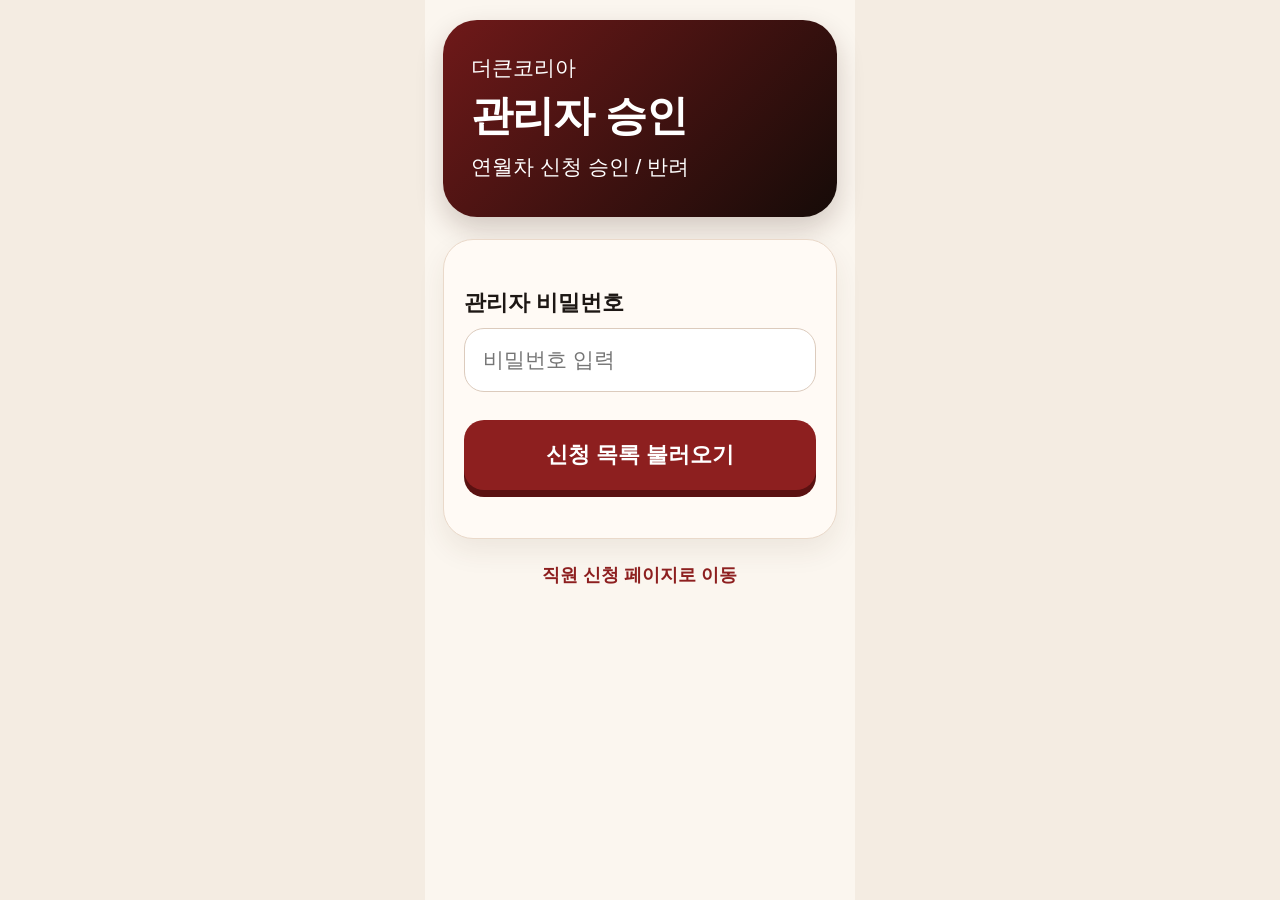
==== admin.html @ d9890fb9 "first upload sobagongbang pyeongchon leave" ====
<!doctype html>
<html lang="ko">
<head>
  <meta charset="utf-8" />
  <meta name="viewport" content="width=device-width, initial-scale=1, viewport-fit=cover" />
  <title>더큰코리아 연월차 관리자</title>
  <link rel="manifest" href="manifest.json" />
  <link rel="stylesheet" href="style.css" />
  <meta name="theme-color" content="#7b1e1e" />
</head>

<body>
<main class="app">

  <section class="hero admin">
    <div class="brand">더큰코리아</div>
    <h1>관리자 승인</h1>
    <p>연월차 신청 승인 / 반려</p>
  </section>

  <section class="card">
    <label>관리자 비밀번호</label>
    <input id="adminPw" type="password" placeholder="비밀번호 입력" />

    <button id="adminBtn" class="primary" onclick="loadAdminList()">신청 목록 불러오기</button>

    <div id="adminResult" class="result"></div>
  </section>

  <section class="footer-link">
    <a href="index.html">직원 신청 페이지로 이동</a>
  </section>

</main>

<script src="script.js"></script>
</body>
</html>
---- style.css ----
* {
  box-sizing: border-box;
  -webkit-tap-highlight-color: rgba(123,30,30,.15);
}

html, body {
  margin: 0;
  padding: 0;
  width: 100%;
  min-height: 100%;
}

body {
  background: #f4ece2;
  font-family: "Noto Sans KR", "Malgun Gothic", Arial, sans-serif;
  color: #1d1714;
}

.app {
  width: 100%;
  max-width: 430px;
  margin: 0 auto;
  min-height: 100vh;
  padding: 20px 18px 44px;
  background: #fbf6ef;
}

.hero {
  background: linear-gradient(135deg, #8d1f1f, #2b140f);
  color: #fff;
  border-radius: 34px;
  padding: 34px 28px 36px;
  margin-bottom: 22px;
  box-shadow: 0 12px 28px rgba(50,20,10,.2);
}

.hero.admin {
  background: linear-gradient(135deg, #6f1919, #160b08);
}

.hero .brand {
  font-size: 21px;
  margin-bottom: 10px;
}

.hero h1 {
  margin: 0;
  font-size: 42px;
  line-height: 1.12;
  font-weight: 900;
  letter-spacing: -1px;
}

.hero p {
  margin: 14px 0 0;
  font-size: 21px;
  font-weight: 500;
}

.tabs {
  display: grid;
  grid-template-columns: repeat(4, 1fr);
  gap: 10px;
  margin-bottom: 20px;
}

.tab {
  border: 0;
  border-radius: 19px;
  padding: 17px 4px;
  background: #eee5da;
  color: #3b251d;
  font-size: 15px;
  font-weight: 900;
  transition: .12s;
}

.tab.active {
  background: #8d1f1f;
  color: #fff;
}

.tab:active,
.primary:active,
.footer-link:active {
  transform: scale(.96);
  filter: brightness(.92);
}

.card {
  background: #fffaf5;
  border: 1px solid #ead9ca;
  border-radius: 30px;
  padding: 26px 20px 28px;
  box-shadow: 0 12px 28px rgba(80,50,25,.08);
  margin-bottom: 22px;
}

label {
  display: block;
  margin: 22px 0 10px;
  font-size: 22px;
  font-weight: 900;
}

input, select, textarea, .fixed-store {
  width: 100%;
  border: 1px solid #dccbbd;
  border-radius: 20px;
  padding: 19px 18px;
  font-size: 21px;
  background: #fff;
  outline: none;
}

textarea {
  min-height: 108px;
  resize: vertical;
}

.fixed-store {
  background: #f2ece5;
  color: #777;
  pointer-events: none;
  user-select: none;
}

.primary {
  width: 100%;
  border: 0;
  border-radius: 20px;
  margin-top: 28px;
  padding: 20px;
  background: #8d1f1f;
  color: #fff;
  font-size: 22px;
  font-weight: 900;
  box-shadow: 0 7px 0 #5a1111;
  transition: .12s;
}

.primary:active {
  transform: translateY(4px);
  box-shadow: 0 3px 0 #5a1111;
}

.primary.loading {
  background: #555;
  box-shadow: 0 7px 0 #333;
  pointer-events: none;
}

.hidden {
  display: none;
}

.footer-link {
  text-align: center;
  margin: 24px 0 0;
  font-size: 18px;
  font-weight: 900;
}

.footer-link a {
  color: #8d1f1f;
  text-decoration: none;
}

.result {
  margin-top: 20px;
}

.item {
  background: #fff;
  border: 1px solid #ead9ca;
  border-radius: 18px;
  padding: 16px;
  margin-top: 12px;
  font-size: 16px;
  line-height: 1.7;
}

.badge {
  display: inline-block;
  padding: 4px 10px;
  border-radius: 999px;
  background: #eee;
  font-weight: 900;
}

.badge.ok {
  background: #d9ead3;
}

.badge.no {
  background: #f4cccc;
}

.admin-buttons {
  display: flex;
  gap: 8px;
  margin-top: 12px;
}

.admin-buttons button {
  flex: 1;
  border: 0;
  border-radius: 12px;
  padding: 13px;
  color: #fff;
  font-size: 16px;
  font-weight: 900;
}

.approve {
  background: #38761d;
}

.reject {
  background: #990000;
}

.balance-box {
  margin-top: 18px;
  padding: 20px;
  border-radius: 22px;
  border: 2px solid #8d1f1f;
  background: #fff;
  font-size: 19px;
  line-height: 1.8;
}

.balance-box strong {
  color: #8d1f1f;
  font-size: 25px;
}
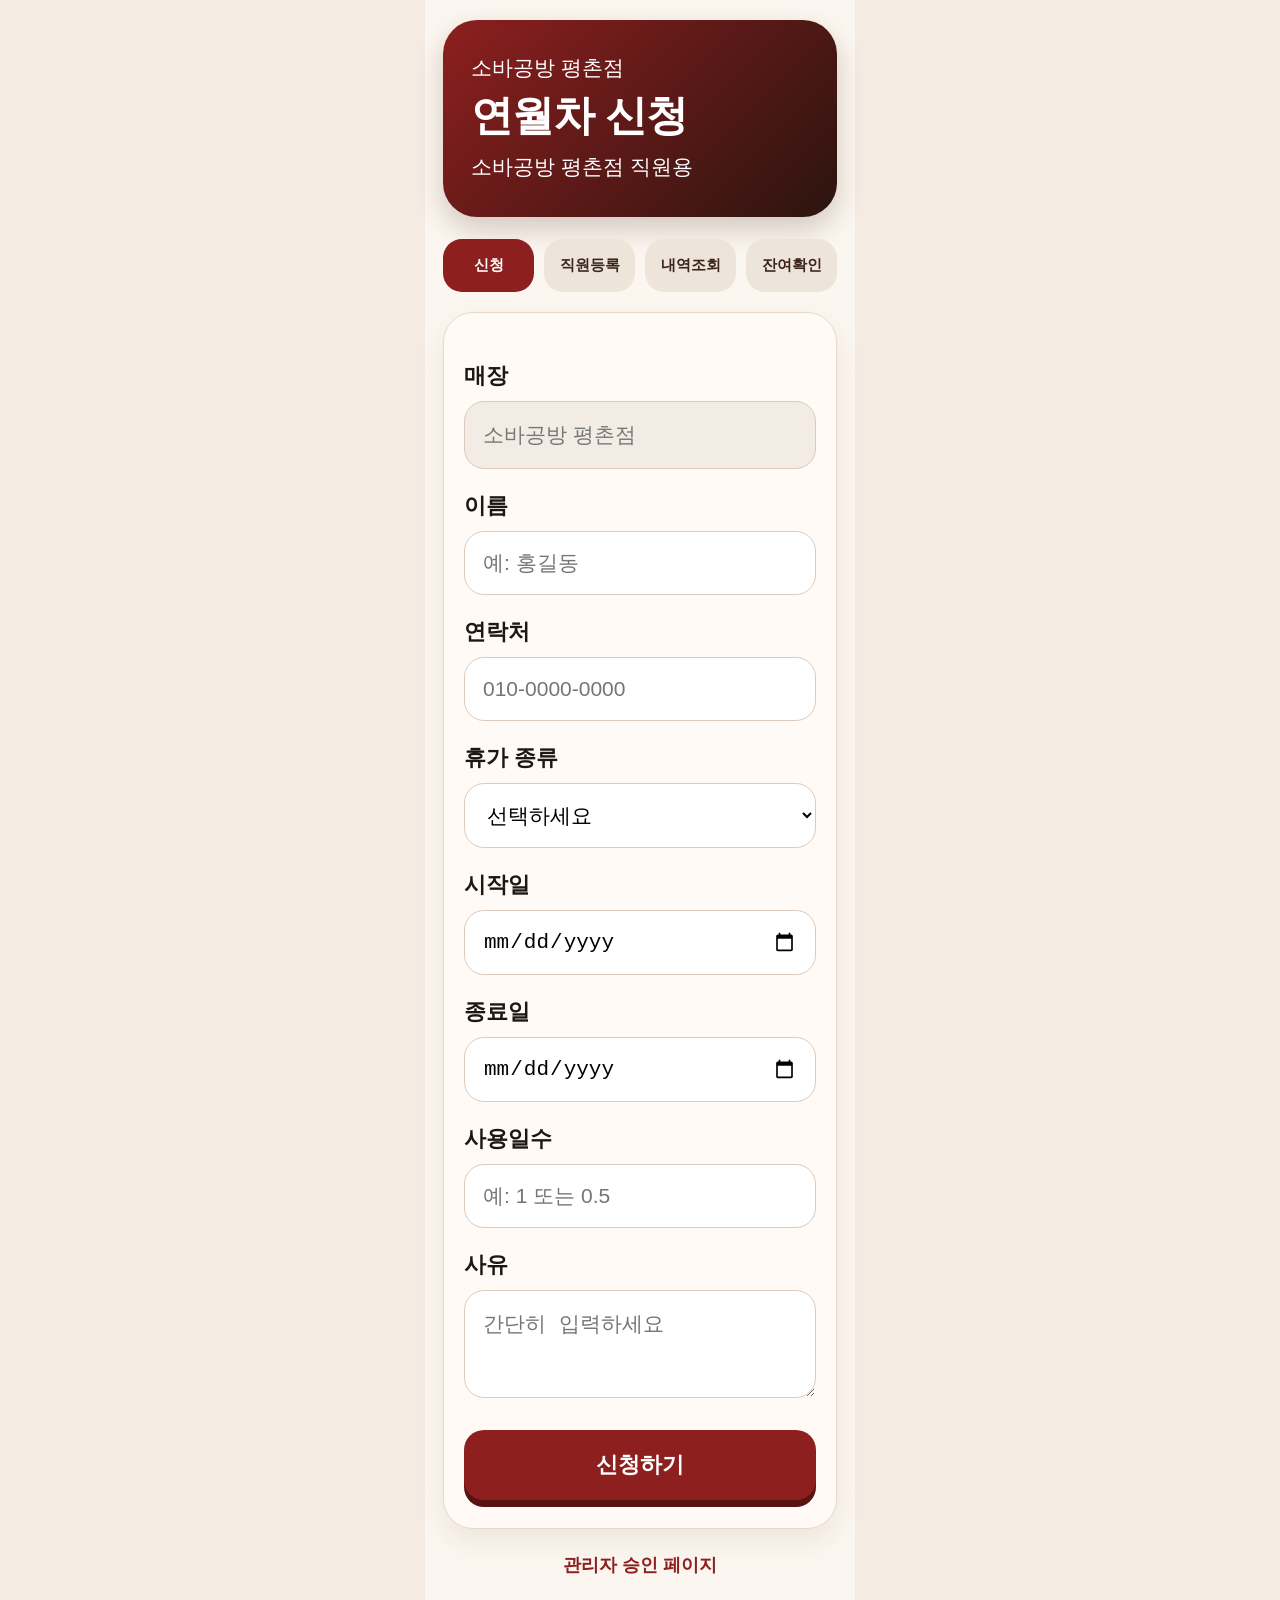
==== commit 9198c3e5: "change to sobagongbang pyeongchon" ====
--- a/admin.html
+++ b/admin.html
@@ -3,7 +3,7 @@
 <head>
   <meta charset="utf-8" />
   <meta name="viewport" content="width=device-width, initial-scale=1, viewport-fit=cover" />
-  <title>더큰코리아 연월차 관리자</title>
+  <title>평촌 소바공방 연월차 신청</title>
   <link rel="manifest" href="manifest.json" />
   <link rel="stylesheet" href="style.css" />
   <meta name="theme-color" content="#7b1e1e" />
@@ -12,23 +12,98 @@
 <body>
 <main class="app">
 
-  <section class="hero admin">
-    <div class="brand">더큰코리아</div>
-    <h1>관리자 승인</h1>
-    <p>연월차 신청 승인 / 반려</p>
+  <section class="hero">
+    <div class="brand">소바공방 평촌점</div>
+    <h1>연월차 신청</h1>
+    <p>소바공방 평촌점 직원용</p>
   </section>
 
-  <section class="card">
-    <label>관리자 비밀번호</label>
-    <input id="adminPw" type="password" placeholder="비밀번호 입력" />
+  <section class="tabs">
+    <button class="tab active" onclick="showTab('apply', this)">신청</button>
+    <button class="tab" onclick="showTab('register', this)">직원등록</button>
+    <button class="tab" onclick="showTab('history', this)">내역조회</button>
+    <button class="tab" onclick="showTab('balance', this)">잔여확인</button>
+  </section>
 
-    <button id="adminBtn" class="primary" onclick="loadAdminList()">신청 목록 불러오기</button>
+  <section id="apply" class="card">
+    <label>매장</label>
+    <div class="fixed-store">소바공방 평촌점</div>
 
-    <div id="adminResult" class="result"></div>
+    <label>이름</label>
+    <input id="applyName" placeholder="예: 홍길동" />
+
+    <label>연락처</label>
+    <input id="applyPhone" placeholder="010-0000-0000" />
+
+    <label>휴가 종류</label>
+    <select id="leaveType" onchange="autoUsedDays()">
+      <option value="">선택하세요</option>
+      <option>연차</option>
+      <option>오전 반차</option>
+      <option>오후 반차</option>
+      <option>월차</option>
+      <option>병가</option>
+      <option>기타</option>
+    </select>
+
+    <label>시작일</label>
+    <input type="date" id="startDate" />
+
+    <label>종료일</label>
+    <input type="date" id="endDate" />
+
+    <label>사용일수</label>
+    <input id="usedDays" type="number" step="0.5" placeholder="예: 1 또는 0.5" />
+
+    <label>사유</label>
+    <textarea id="reason" placeholder="간단히 입력하세요"></textarea>
+
+    <button id="submitBtn" class="primary" onclick="submitLeave()">신청하기</button>
+  </section>
+
+  <section id="register" class="card hidden">
+    <label>매장</label>
+    <div class="fixed-store">소바공방 평촌점</div>
+
+    <label>이름</label>
+    <input id="regName" placeholder="예: 홍길동" />
+
+    <label>연락처</label>
+    <input id="regPhone" placeholder="010-0000-0000" />
+
+    <label>입사일</label>
+    <input type="date" id="joinDate" />
+
+    <label>기본연차</label>
+    <input id="baseLeave" type="number" step="0.5" value="15" />
+
+    <button id="regBtn" class="primary" onclick="registerEmployee()">직원등록</button>
+  </section>
+
+  <section id="history" class="card hidden">
+    <label>이름</label>
+    <input id="historyName" placeholder="예: 홍길동" />
+
+    <label>연락처</label>
+    <input id="historyPhone" placeholder="010-0000-0000" />
+
+    <button id="historyBtn" class="primary" onclick="loadMyHistory()">내역조회</button>
+    <div id="historyResult" class="result"></div>
+  </section>
+
+  <section id="balance" class="card hidden">
+    <label>이름</label>
+    <input id="balanceName" placeholder="예: 홍길동" />
+
+    <label>연락처</label>
+    <input id="balancePhone" placeholder="010-0000-0000" />
+
+    <button id="balanceBtn" class="primary" onclick="checkBalance()">잔여연차 확인</button>
+    <div id="balanceResult" class="result"></div>
   </section>
 
   <section class="footer-link">
-    <a href="index.html">직원 신청 페이지로 이동</a>
+    <a href="admin.html">관리자 승인 페이지</a>
   </section>
 
 </main>
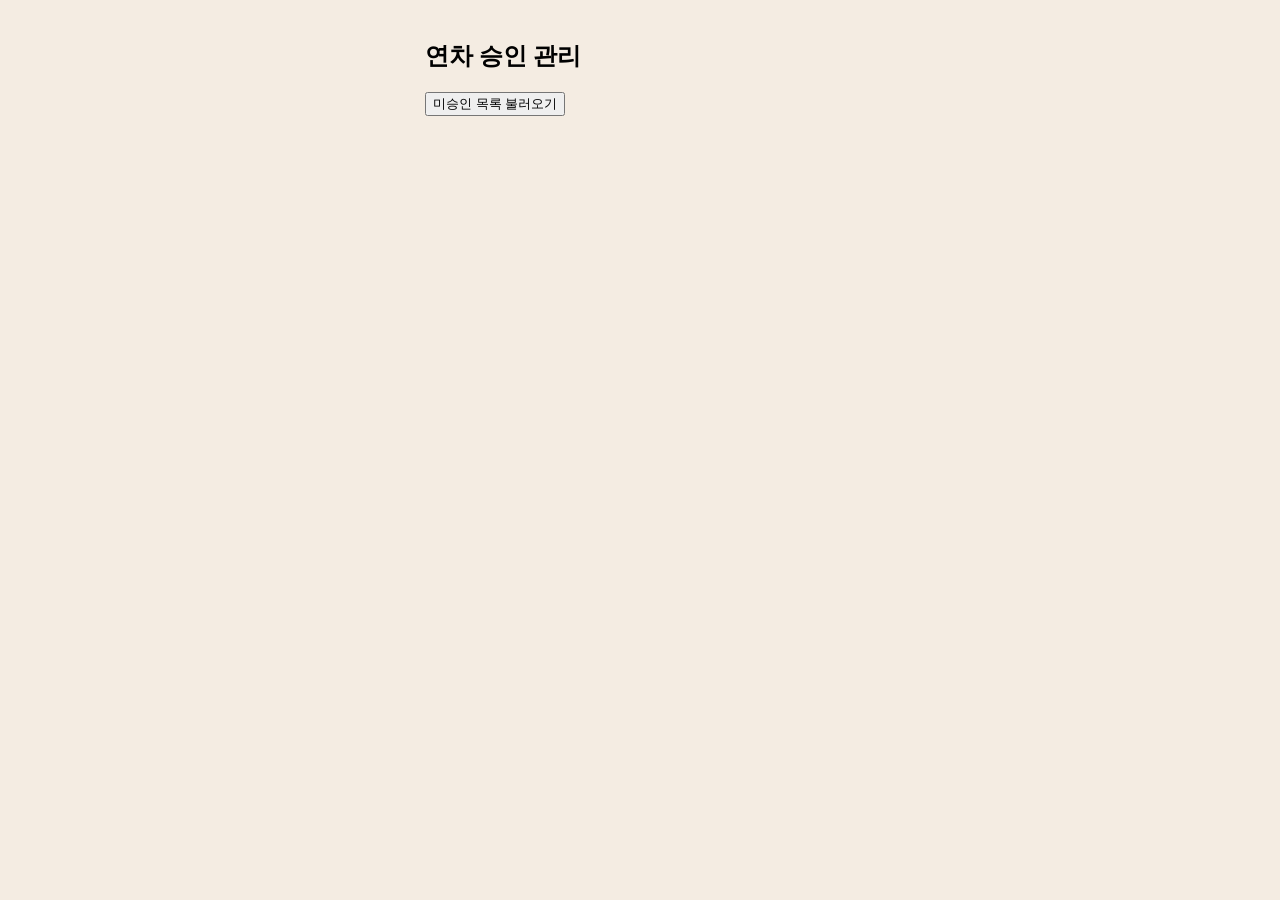
==== commit 73f26d2b: "final sobagongbang version" ====
--- a/admin.html
+++ b/admin.html
@@ -1,113 +1,25 @@
-<!doctype html>
+<!DOCTYPE html>
 <html lang="ko">
 <head>
-  <meta charset="utf-8" />
-  <meta name="viewport" content="width=device-width, initial-scale=1, viewport-fit=cover" />
-  <title>평촌 소바공방 연월차 신청</title>
-  <link rel="manifest" href="manifest.json" />
-  <link rel="stylesheet" href="style.css" />
-  <meta name="theme-color" content="#7b1e1e" />
+<meta charset="UTF-8">
+<meta name="viewport" content="width=device-width, initial-scale=1.0">
+<link rel="stylesheet" href="./style.css">
+<title>관리자 승인</title>
 </head>
 
 <body>
-<main class="app">
 
-  <section class="hero">
-    <div class="brand">소바공방 평촌점</div>
-    <h1>연월차 신청</h1>
-    <p>소바공방 평촌점 직원용</p>
-  </section>
+<div class="app">
 
-  <section class="tabs">
-    <button class="tab active" onclick="showTab('apply', this)">신청</button>
-    <button class="tab" onclick="showTab('register', this)">직원등록</button>
-    <button class="tab" onclick="showTab('history', this)">내역조회</button>
-    <button class="tab" onclick="showTab('balance', this)">잔여확인</button>
-  </section>
+<h2>연차 승인 관리</h2>
 
-  <section id="apply" class="card">
-    <label>매장</label>
-    <div class="fixed-store">소바공방 평촌점</div>
+<button onclick="loadPending()">미승인 목록 불러오기</button>
 
-    <label>이름</label>
-    <input id="applyName" placeholder="예: 홍길동" />
+<div id="pendingList"></div>
 
-    <label>연락처</label>
-    <input id="applyPhone" placeholder="010-0000-0000" />
+</div>
 
-    <label>휴가 종류</label>
-    <select id="leaveType" onchange="autoUsedDays()">
-      <option value="">선택하세요</option>
-      <option>연차</option>
-      <option>오전 반차</option>
-      <option>오후 반차</option>
-      <option>월차</option>
-      <option>병가</option>
-      <option>기타</option>
-    </select>
+<script src="./script.js"></script>
 
-    <label>시작일</label>
-    <input type="date" id="startDate" />
-
-    <label>종료일</label>
-    <input type="date" id="endDate" />
-
-    <label>사용일수</label>
-    <input id="usedDays" type="number" step="0.5" placeholder="예: 1 또는 0.5" />
-
-    <label>사유</label>
-    <textarea id="reason" placeholder="간단히 입력하세요"></textarea>
-
-    <button id="submitBtn" class="primary" onclick="submitLeave()">신청하기</button>
-  </section>
-
-  <section id="register" class="card hidden">
-    <label>매장</label>
-    <div class="fixed-store">소바공방 평촌점</div>
-
-    <label>이름</label>
-    <input id="regName" placeholder="예: 홍길동" />
-
-    <label>연락처</label>
-    <input id="regPhone" placeholder="010-0000-0000" />
-
-    <label>입사일</label>
-    <input type="date" id="joinDate" />
-
-    <label>기본연차</label>
-    <input id="baseLeave" type="number" step="0.5" value="15" />
-
-    <button id="regBtn" class="primary" onclick="registerEmployee()">직원등록</button>
-  </section>
-
-  <section id="history" class="card hidden">
-    <label>이름</label>
-    <input id="historyName" placeholder="예: 홍길동" />
-
-    <label>연락처</label>
-    <input id="historyPhone" placeholder="010-0000-0000" />
-
-    <button id="historyBtn" class="primary" onclick="loadMyHistory()">내역조회</button>
-    <div id="historyResult" class="result"></div>
-  </section>
-
-  <section id="balance" class="card hidden">
-    <label>이름</label>
-    <input id="balanceName" placeholder="예: 홍길동" />
-
-    <label>연락처</label>
-    <input id="balancePhone" placeholder="010-0000-0000" />
-
-    <button id="balanceBtn" class="primary" onclick="checkBalance()">잔여연차 확인</button>
-    <div id="balanceResult" class="result"></div>
-  </section>
-
-  <section class="footer-link">
-    <a href="admin.html">관리자 승인 페이지</a>
-  </section>
-
-</main>
-
-<script src="script.js"></script>
 </body>
 </html>
--- a/style.css
+++ b/style.css
@@ -1,236 +1,60 @@
-* {
-  box-sizing: border-box;
-  -webkit-tap-highlight-color: rgba(123,30,30,.15);
+body{
+
+margin:0;
+font-family:Noto Sans KR;
+background:#f4ece2;
+
 }
 
-html, body {
-  margin: 0;
-  padding: 0;
-  width: 100%;
-  min-height: 100%;
+.app{
+
+max-width:430px;
+margin:auto;
+padding:20px;
+
 }
 
-body {
-  background: #f4ece2;
-  font-family: "Noto Sans KR", "Malgun Gothic", Arial, sans-serif;
-  color: #1d1714;
+.header-card{
+
+background:linear-gradient(#7b1e1e,#a93131);
+color:white;
+padding:30px;
+border-radius:20px;
+
 }
 
-.app {
-  width: 100%;
-  max-width: 430px;
-  margin: 0 auto;
-  min-height: 100vh;
-  padding: 20px 18px 44px;
-  background: #fbf6ef;
+.menu button{
+
+margin:5px;
+padding:10px;
+border:none;
+background:#ddd;
+border-radius:10px;
+
 }
 
-.hero {
-  background: linear-gradient(135deg, #8d1f1f, #2b140f);
-  color: #fff;
-  border-radius: 34px;
-  padding: 34px 28px 36px;
-  margin-bottom: 22px;
-  box-shadow: 0 12px 28px rgba(50,20,10,.2);
+input{
+
+width:100%;
+padding:12px;
+margin:8px 0;
+border-radius:10px;
+border:1px solid #ccc;
+
 }
 
-.hero.admin {
-  background: linear-gradient(135deg, #6f1919, #160b08);
+.hidden{
+
+display:none;
+
 }
 
-.hero .brand {
-  font-size: 21px;
-  margin-bottom: 10px;
-}
+.admin-go-btn{
 
-.hero h1 {
-  margin: 0;
-  font-size: 42px;
-  line-height: 1.12;
-  font-weight: 900;
-  letter-spacing: -1px;
-}
+background:none;
+border:none;
+font-size:18px;
+color:#7b1e1e;
+font-weight:bold;
 
-.hero p {
-  margin: 14px 0 0;
-  font-size: 21px;
-  font-weight: 500;
-}
-
-.tabs {
-  display: grid;
-  grid-template-columns: repeat(4, 1fr);
-  gap: 10px;
-  margin-bottom: 20px;
-}
-
-.tab {
-  border: 0;
-  border-radius: 19px;
-  padding: 17px 4px;
-  background: #eee5da;
-  color: #3b251d;
-  font-size: 15px;
-  font-weight: 900;
-  transition: .12s;
-}
-
-.tab.active {
-  background: #8d1f1f;
-  color: #fff;
-}
-
-.tab:active,
-.primary:active,
-.footer-link:active {
-  transform: scale(.96);
-  filter: brightness(.92);
-}
-
-.card {
-  background: #fffaf5;
-  border: 1px solid #ead9ca;
-  border-radius: 30px;
-  padding: 26px 20px 28px;
-  box-shadow: 0 12px 28px rgba(80,50,25,.08);
-  margin-bottom: 22px;
-}
-
-label {
-  display: block;
-  margin: 22px 0 10px;
-  font-size: 22px;
-  font-weight: 900;
-}
-
-input, select, textarea, .fixed-store {
-  width: 100%;
-  border: 1px solid #dccbbd;
-  border-radius: 20px;
-  padding: 19px 18px;
-  font-size: 21px;
-  background: #fff;
-  outline: none;
-}
-
-textarea {
-  min-height: 108px;
-  resize: vertical;
-}
-
-.fixed-store {
-  background: #f2ece5;
-  color: #777;
-  pointer-events: none;
-  user-select: none;
-}
-
-.primary {
-  width: 100%;
-  border: 0;
-  border-radius: 20px;
-  margin-top: 28px;
-  padding: 20px;
-  background: #8d1f1f;
-  color: #fff;
-  font-size: 22px;
-  font-weight: 900;
-  box-shadow: 0 7px 0 #5a1111;
-  transition: .12s;
-}
-
-.primary:active {
-  transform: translateY(4px);
-  box-shadow: 0 3px 0 #5a1111;
-}
-
-.primary.loading {
-  background: #555;
-  box-shadow: 0 7px 0 #333;
-  pointer-events: none;
-}
-
-.hidden {
-  display: none;
-}
-
-.footer-link {
-  text-align: center;
-  margin: 24px 0 0;
-  font-size: 18px;
-  font-weight: 900;
-}
-
-.footer-link a {
-  color: #8d1f1f;
-  text-decoration: none;
-}
-
-.result {
-  margin-top: 20px;
-}
-
-.item {
-  background: #fff;
-  border: 1px solid #ead9ca;
-  border-radius: 18px;
-  padding: 16px;
-  margin-top: 12px;
-  font-size: 16px;
-  line-height: 1.7;
-}
-
-.badge {
-  display: inline-block;
-  padding: 4px 10px;
-  border-radius: 999px;
-  background: #eee;
-  font-weight: 900;
-}
-
-.badge.ok {
-  background: #d9ead3;
-}
-
-.badge.no {
-  background: #f4cccc;
-}
-
-.admin-buttons {
-  display: flex;
-  gap: 8px;
-  margin-top: 12px;
-}
-
-.admin-buttons button {
-  flex: 1;
-  border: 0;
-  border-radius: 12px;
-  padding: 13px;
-  color: #fff;
-  font-size: 16px;
-  font-weight: 900;
-}
-
-.approve {
-  background: #38761d;
-}
-
-.reject {
-  background: #990000;
-}
-
-.balance-box {
-  margin-top: 18px;
-  padding: 20px;
-  border-radius: 22px;
-  border: 2px solid #8d1f1f;
-  background: #fff;
-  font-size: 19px;
-  line-height: 1.8;
-}
-
-.balance-box strong {
-  color: #8d1f1f;
-  font-size: 25px;
 }
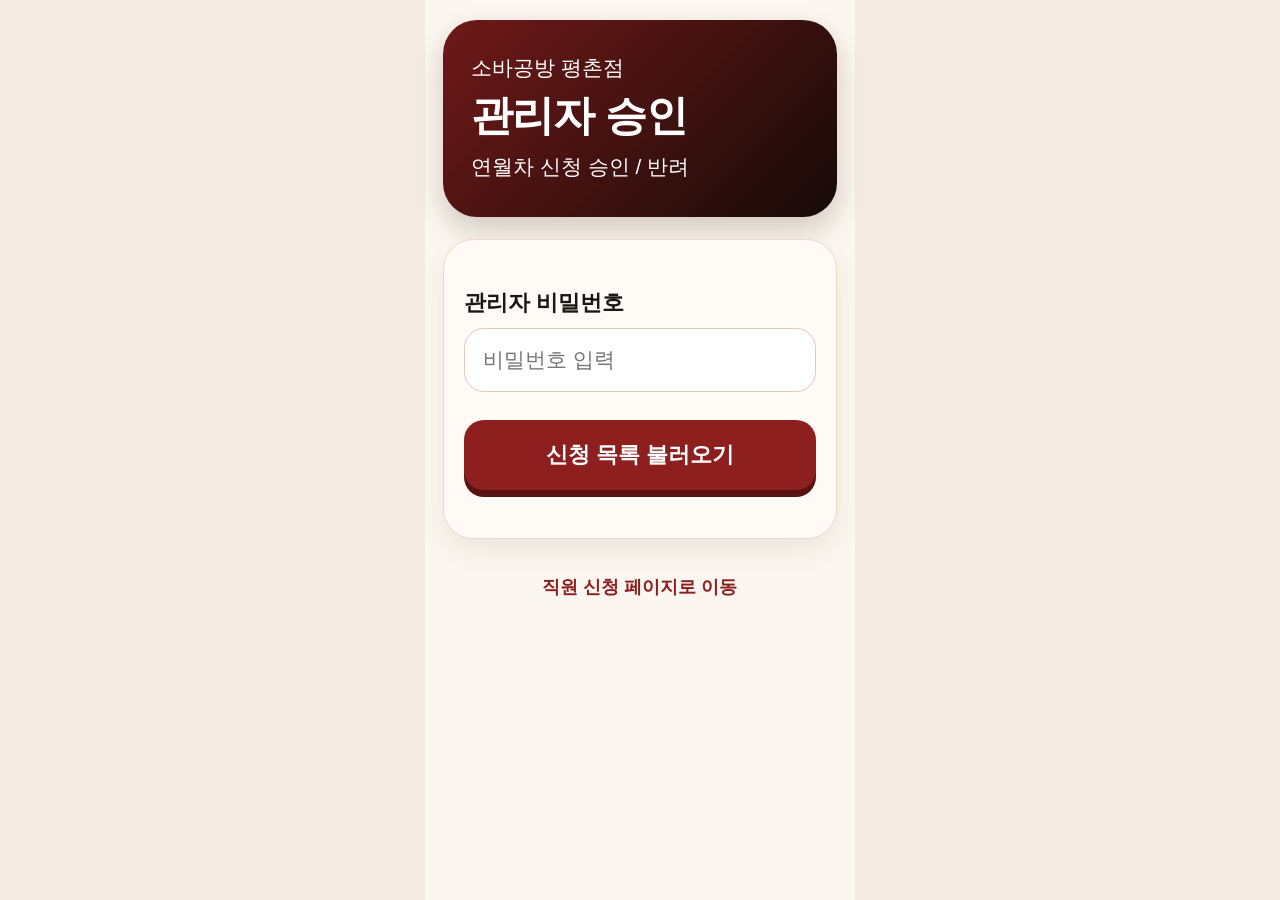
==== commit 917eb262: "restore design and fix admin link" ====
--- a/admin.html
+++ b/admin.html
@@ -1,25 +1,37 @@
-<!DOCTYPE html>
+<!doctype html>
 <html lang="ko">
 <head>
-<meta charset="UTF-8">
-<meta name="viewport" content="width=device-width, initial-scale=1.0">
-<link rel="stylesheet" href="./style.css">
-<title>관리자 승인</title>
+  <meta charset="utf-8" />
+  <meta name="viewport" content="width=device-width, initial-scale=1, viewport-fit=cover" />
+  <title>평촌 소바공방 연월차 관리자</title>
+  <link rel="stylesheet" href="style.css" />
+  <meta name="theme-color" content="#7b1e1e" />
 </head>
 
 <body>
+<main class="app">
 
-<div class="app">
+  <section class="hero admin">
+    <div class="brand">소바공방 평촌점</div>
+    <h1>관리자 승인</h1>
+    <p>연월차 신청 승인 / 반려</p>
+  </section>
 
-<h2>연차 승인 관리</h2>
+  <section class="card">
+    <label>관리자 비밀번호</label>
+    <input id="adminPw" type="password" placeholder="비밀번호 입력" />
 
-<button onclick="loadPending()">미승인 목록 불러오기</button>
+    <button id="adminBtn" class="primary" onclick="loadAdminList()">신청 목록 불러오기</button>
 
-<div id="pendingList"></div>
+    <div id="adminResult" class="result"></div>
+  </section>
 
-</div>
+  <section class="footer-link">
+    <button class="admin-go-btn" onclick="goHome()">직원 신청 페이지로 이동</button>
+  </section>
 
-<script src="./script.js"></script>
+</main>
 
+<script src="script.js?v=6"></script>
 </body>
 </html>
--- a/style.css
+++ b/style.css
@@ -1,60 +1,238 @@
-body{
-
-margin:0;
-font-family:Noto Sans KR;
-background:#f4ece2;
-
-}
-
-.app{
-
-max-width:430px;
-margin:auto;
-padding:20px;
-
-}
-
-.header-card{
-
-background:linear-gradient(#7b1e1e,#a93131);
-color:white;
-padding:30px;
-border-radius:20px;
-
-}
-
-.menu button{
-
-margin:5px;
-padding:10px;
-border:none;
-background:#ddd;
-border-radius:10px;
-
-}
-
-input{
-
-width:100%;
-padding:12px;
-margin:8px 0;
-border-radius:10px;
-border:1px solid #ccc;
-
-}
-
-.hidden{
-
-display:none;
-
-}
-
-.admin-go-btn{
-
-background:none;
-border:none;
-font-size:18px;
-color:#7b1e1e;
-font-weight:bold;
-
+* {
+  box-sizing: border-box;
+  -webkit-tap-highlight-color: rgba(123,30,30,.15);
+}
+
+html, body {
+  margin: 0;
+  padding: 0;
+  width: 100%;
+  min-height: 100%;
+}
+
+body {
+  background: #f4ece2;
+  font-family: "Noto Sans KR", "Malgun Gothic", Arial, sans-serif;
+  color: #1d1714;
+}
+
+.app {
+  width: 100%;
+  max-width: 430px;
+  margin: 0 auto;
+  min-height: 100vh;
+  padding: 20px 18px 44px;
+  background: #fbf6ef;
+}
+
+.hero {
+  background: linear-gradient(135deg, #8d1f1f, #2b140f);
+  color: #fff;
+  border-radius: 34px;
+  padding: 34px 28px 36px;
+  margin-bottom: 22px;
+  box-shadow: 0 12px 28px rgba(50,20,10,.2);
+}
+
+.hero.admin {
+  background: linear-gradient(135deg, #6f1919, #160b08);
+}
+
+.hero .brand {
+  font-size: 21px;
+  margin-bottom: 10px;
+}
+
+.hero h1 {
+  margin: 0;
+  font-size: 42px;
+  line-height: 1.12;
+  font-weight: 900;
+  letter-spacing: -1px;
+}
+
+.hero p {
+  margin: 14px 0 0;
+  font-size: 21px;
+  font-weight: 500;
+}
+
+.tabs {
+  display: grid;
+  grid-template-columns: repeat(4, 1fr);
+  gap: 10px;
+  margin-bottom: 20px;
+}
+
+.tab {
+  border: 0;
+  border-radius: 19px;
+  padding: 17px 4px;
+  background: #eee5da;
+  color: #3b251d;
+  font-size: 15px;
+  font-weight: 900;
+  transition: .12s;
+}
+
+.tab.active {
+  background: #8d1f1f;
+  color: #fff;
+}
+
+.tab:active,
+.primary:active,
+.admin-go-btn:active {
+  transform: scale(.96);
+  filter: brightness(.92);
+}
+
+.card {
+  background: #fffaf5;
+  border: 1px solid #ead9ca;
+  border-radius: 30px;
+  padding: 26px 20px 28px;
+  box-shadow: 0 12px 28px rgba(80,50,25,.08);
+  margin-bottom: 22px;
+}
+
+label {
+  display: block;
+  margin: 22px 0 10px;
+  font-size: 22px;
+  font-weight: 900;
+}
+
+input, select, textarea, .fixed-store {
+  width: 100%;
+  border: 1px solid #dccbbd;
+  border-radius: 20px;
+  padding: 19px 18px;
+  font-size: 21px;
+  background: #fff;
+  outline: none;
+}
+
+textarea {
+  min-height: 108px;
+  resize: vertical;
+}
+
+.fixed-store {
+  background: #f2ece5;
+  color: #777;
+  pointer-events: none;
+  user-select: none;
+}
+
+.primary {
+  width: 100%;
+  border: 0;
+  border-radius: 20px;
+  margin-top: 28px;
+  padding: 20px;
+  background: #8d1f1f;
+  color: #fff;
+  font-size: 22px;
+  font-weight: 900;
+  box-shadow: 0 7px 0 #5a1111;
+  transition: .12s;
+}
+
+.primary:active {
+  transform: translateY(4px);
+  box-shadow: 0 3px 0 #5a1111;
+}
+
+.primary.loading {
+  background: #555;
+  box-shadow: 0 7px 0 #333;
+  pointer-events: none;
+}
+
+.hidden {
+  display: none;
+}
+
+.footer-link {
+  text-align: center;
+  margin: 24px 0 0;
+}
+
+.admin-go-btn {
+  border: none;
+  background: transparent;
+  color: #8d1f1f;
+  font-size: 18px;
+  font-weight: 900;
+  padding: 12px;
+}
+
+.result {
+  margin-top: 20px;
+}
+
+.item {
+  background: #fff;
+  border: 1px solid #ead9ca;
+  border-radius: 18px;
+  padding: 16px;
+  margin-top: 12px;
+  font-size: 16px;
+  line-height: 1.7;
+}
+
+.badge {
+  display: inline-block;
+  padding: 4px 10px;
+  border-radius: 999px;
+  background: #eee;
+  font-weight: 900;
+}
+
+.badge.ok {
+  background: #d9ead3;
+}
+
+.badge.no {
+  background: #f4cccc;
+}
+
+.admin-buttons {
+  display: flex;
+  gap: 8px;
+  margin-top: 12px;
+}
+
+.admin-buttons button {
+  flex: 1;
+  border: 0;
+  border-radius: 12px;
+  padding: 13px;
+  color: #fff;
+  font-size: 16px;
+  font-weight: 900;
+}
+
+.approve {
+  background: #38761d;
+}
+
+.reject {
+  background: #990000;
+}
+
+.balance-box {
+  margin-top: 18px;
+  padding: 20px;
+  border-radius: 22px;
+  border: 2px solid #8d1f1f;
+  background: #fff;
+  font-size: 19px;
+  line-height: 1.8;
+}
+
+.balance-box strong {
+  color: #8d1f1f;
+  font-size: 25px;
 }
